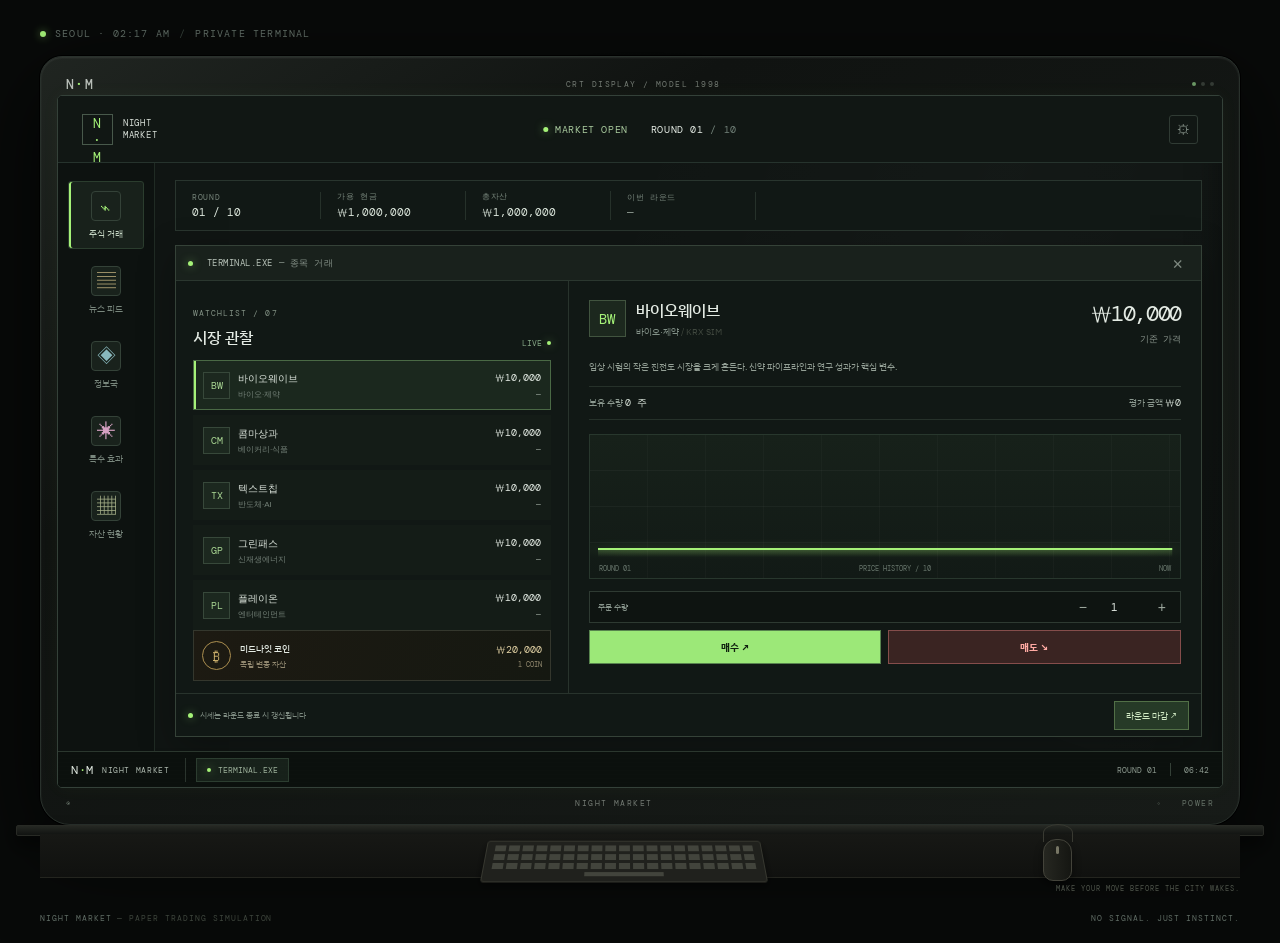
==== frontend - stock simulator/index.html @ 0e7ff85b "Organize stock simulator project" ====
<!doctype html>
<html lang="ko">
<head>
  <meta charset="utf-8">
  <meta name="viewport" content="width=device-width, initial-scale=1">
  <meta name="theme-color" content="#080b0a">
  <title>NIGHT MARKET — 심야 주식 시뮬레이터</title>
  <link rel="preconnect" href="https://fonts.googleapis.com">
  <link rel="preconnect" href="https://fonts.gstatic.com" crossorigin>
  <link href="https://fonts.googleapis.com/css2?family=DM+Mono:wght@400;500&family=IBM+Plex+Sans+KR:wght@400;500;600;700&display=swap" rel="stylesheet">
  <link rel="stylesheet" href="style.css">
  <script src="script.js" defer></script>
</head>
<body>
  <div class="room-glow"></div>
  <main class="scene">
    <div class="room-label"><span class="live-dot"></span> SEOUL · 02:17 AM <span class="room-divider">/</span> PRIVATE TERMINAL</div>
    <section class="monitor-shell" aria-label="Night Market 투자 시뮬레이터">
      <div class="monitor-top"><span class="monitor-brand">N<span>·</span>M</span><span>CRT DISPLAY / MODEL 1998</span><span class="monitor-lights"><i></i><i></i><i></i></span></div>
      <div class="monitor-screen">
        <div class="screen-reflection"></div>
        <header class="topbar">
          <a class="wordmark" href="#home" aria-label="홈"><span class="brand-mark">N<span>·</span>M</span><span>NIGHT<br>MARKET</span></a>
          <div class="top-center"><span class="market-status"><i></i> MARKET OPEN</span><span id="round-label">ROUND 01 <b>/ 10</b></span></div>
          <button class="icon-button settings-button" data-open="settings" aria-label="설정">⚙</button>
        </header>
        <div class="workspace">
          <aside class="desktop-rail" aria-label="프로그램 바로가기">
            <button class="desktop-icon active" data-open="trade"><span class="app-icon chart-icon">⌁</span><span>주식 거래</span></button>
            <button class="desktop-icon" data-open="news"><span class="app-icon news-icon">▤</span><span>뉴스 피드</span></button>
            <button class="desktop-icon" data-open="intel"><span class="app-icon intel-icon">◈</span><span>정보국</span></button>
            <button class="desktop-icon" data-open="effects"><span class="app-icon effect-icon">✳</span><span>특수 효과</span></button>
            <button class="desktop-icon" data-open="assets"><span class="app-icon asset-icon">▦</span><span>자산 현황</span></button>
          </aside>
          <div class="app-area">
            <div class="status-strip">
              <span><small>ROUND</small><b id="round-mini">01 / 10</b></span>
              <span><small>가용 현금</small><b id="cash-mini">₩1,000,000</b></span>
              <span><small>총자산</small><b id="net-mini">₩1,000,000</b></span>
              <span class="strip-change"><small>이번 라운드</small><b id="change-mini">—</b></span>
            </div>
            <section class="window" id="trade-window">
              <div class="window-title"><span><i class="title-led"></i> TERMINAL.EXE <span class="window-subtitle">— 종목 거래</span></span><button class="window-close" data-close="trade" aria-label="창 닫기">×</button></div>
              <div class="window-body trade-layout">
                <div class="company-panel"><div class="section-heading"><div><span class="eyebrow">WATCHLIST / 07</span><h1>시장 관찰</h1></div><span class="market-clock">LIVE <i></i></span></div><div class="company-list" id="company-list"></div><div class="coin-card"><div class="coin-emblem">₿</div><div class="coin-info"><strong>미드나잇 코인</strong><span>독립 변동 자산</span></div><div class="coin-price"><b id="coin-price">₩20,000</b><small>1 COIN</small></div></div></div>
                <div class="detail-panel" id="stock-detail"></div>
              </div>
              <div class="window-footer"><span><i class="footer-led"></i> 시세는 라운드 종료 시 갱신됩니다</span><button class="end-round-button" id="end-round">라운드 마감 <span>↗</span></button></div>
            </section>
            <div class="toast" id="toast" role="status" aria-live="polite"></div>
          </div>
        </div>
        <footer class="taskbar"><div class="taskbar-start"><span class="start-mark">N<span>·</span>M</span><span>NIGHT MARKET</span></div><div class="taskbar-open"><span class="taskbar-led"></span> TERMINAL.EXE</div><div class="taskbar-right"><span id="taskbar-round">ROUND 01</span><span class="taskbar-sep"></span><span id="clock">02:17</span></div></footer>
      </div>
      <div class="monitor-bottom"><span>◉</span><span>NIGHT MARKET</span><span class="monitor-control">◦ &nbsp; POWER</span></div>
    </section>
    <div class="desk"><div class="desk-line"></div><div class="keyboard"><div class="key-row"></div><div class="key-row"></div><div class="key-row"></div><div class="spacebar"></div></div><div class="mouse"><div class="mouse-wheel"></div><span class="mouse-wire"></span></div><div class="desk-caption">MAKE YOUR MOVE BEFORE THE CITY WAKES.</div></div>
    <div class="room-foot"><span>NIGHT MARKET <span class="muted">— PAPER TRADING SIMULATION</span></span><span>NO SIGNAL. JUST INSTINCT.</span></div>
  </main>

  <div class="modal-backdrop hidden" id="modal-backdrop">
    <section class="modal" role="dialog" aria-modal="true" aria-labelledby="modal-title">
      <div class="modal-titlebar"><span id="modal-kicker">TRADE CONFIRMATION</span><button id="modal-x" class="modal-x" aria-label="닫기">×</button></div>
      <div id="modal-content"></div>
      <div class="modal-actions" id="modal-actions"></div>
    </section>
  </div>
</body>
</html>
---- frontend - stock simulator/style.css ----
:root{color-scheme:dark;--bg:#080b0a;--screen:#101513;--panel:#121a17;--panel2:#17201c;--line:#26332d;--muted:#78877e;--text:#e4ebe4;--green:#a5f278;--green2:#70cb5a;--red:#ff7772;--amber:#e7c37a;--mono:'DM Mono',monospace;--sans:'IBM Plex Sans KR',sans-serif}*{box-sizing:border-box}body{margin:0;min-width:360px;min-height:100vh;background:#080a09;color:var(--text);font-family:var(--sans);overflow-x:hidden}.room-glow{position:fixed;width:1000px;height:600px;left:50%;top:5%;transform:translateX(-50%);background:radial-gradient(ellipse,rgba(42,87,58,.14),transparent 70%);pointer-events:none}.scene{position:relative;min-height:100vh;padding:27px 26px 20px;display:flex;flex-direction:column;align-items:center}.room-label,.room-foot{width:min(1200px,100%);font:10px var(--mono);letter-spacing:.12em;color:#647169}.room-label{display:flex;align-items:center;gap:9px;margin:0 0 16px}.live-dot,.market-status i,.market-clock i,.title-led,.footer-led,.taskbar-led{width:6px;height:6px;border-radius:50%;background:var(--green);box-shadow:0 0 9px #a5f27888;display:inline-block}.room-divider{color:#36423b}.monitor-shell{width:min(1200px,100%);padding:16px 16px 13px;border:1px solid #29312c;border-radius:22px 22px 30px 30px;background:linear-gradient(145deg,#202521,#101311 30%,#171b18);box-shadow:0 25px 90px #000b,0 0 0 1px #000, inset 0 1px 2px #ffffff18;position:relative}.monitor-screen{height:min(77vh,760px);min-height:620px;background:var(--screen);border:1px solid #344139;border-radius:5px;position:relative;overflow:hidden;display:flex;flex-direction:column;box-shadow:inset 0 0 35px #0007,0 0 18px #a5f2780b}.monitor-screen:after{content:"";position:absolute;inset:0;z-index:5;pointer-events:none;background:repeating-linear-gradient(0deg,#ffffff02 0 1px,transparent 1px 4px);opacity:.5}.screen-reflection{position:absolute;right:-10%;top:-25%;width:65%;height:110%;transform:rotate(19deg);background:linear-gradient(90deg,transparent,#ffffff04,transparent);pointer-events:none;z-index:1}.monitor-top,.monitor-bottom{height:22px;display:flex;align-items:center;justify-content:space-between;color:#737a73;font:8px var(--mono);letter-spacing:.18em;padding:0 9px}.monitor-brand{font-size:13px;font-weight:500;color:#b8beb8}.monitor-brand span,.brand-mark span,.start-mark span{color:var(--green)}.monitor-lights{display:flex;gap:5px}.monitor-lights i{width:4px;height:4px;border-radius:50%;background:#343a35}.monitor-lights i:first-child{background:#6b9865}.topbar{height:67px;border-bottom:1px solid var(--line);display:flex;justify-content:space-between;align-items:center;padding:0 24px;position:relative;z-index:2;background:#111714}.wordmark{display:flex;align-items:center;gap:10px;text-decoration:none;color:#d8dfd8;font:9px var(--mono);letter-spacing:.08em;line-height:1.35}.brand-mark{width:31px;height:31px;display:grid;place-items:center;border:1px solid #48594b;color:var(--green);font:13px var(--mono)}.top-center{position:absolute;left:50%;transform:translateX(-50%);display:flex;align-items:center;gap:23px;font:10px var(--mono);color:#9aa69e;letter-spacing:.06em}.market-status{display:flex;align-items:center;gap:7px;color:#a8c99d}.market-status i{width:5px;height:5px}.top-center #round-label{color:#e4ebe4}.top-center #round-label b{color:#718078;font-weight:400}.icon-button{background:transparent;color:#88948b;border:1px solid #303b34;width:29px;height:29px;border-radius:3px;cursor:pointer}.icon-button:hover{color:var(--green);border-color:#627b60}.workspace{height:calc(100% - 103px);display:flex;position:relative;z-index:2}.desktop-rail{width:97px;flex:0 0 97px;background:#0d1210;border-right:1px solid #202b24;padding:18px 10px;display:flex;flex-direction:column;gap:7px}.desktop-icon{border:1px solid transparent;background:transparent;color:#79877d;display:flex;flex-direction:column;align-items:center;gap:6px;padding:9px 3px 8px;border-radius:3px;font:9px var(--sans);cursor:pointer;transition:.16s}.desktop-icon:hover,.desktop-icon.active{background:#18211b;border-color:#2b3d2e;color:#c3d4c2}.desktop-icon.active{box-shadow:inset 2px 0 var(--green)}.app-icon{display:grid;place-items:center;width:30px;height:30px;border:1px solid #344238;border-radius:4px;font:19px var(--mono);color:var(--green);background:#19221c}.news-icon{color:#c3b17e}.intel-icon{color:#89b9be}.effect-icon{color:#d5a0c2}.asset-icon{color:#a8b28a}.app-area{flex:1;min-width:0;padding:17px 20px 14px;display:flex;flex-direction:column}.status-strip{height:51px;flex:0 0 51px;display:flex;align-items:center;gap:0;border:1px solid #29352e;background:#111815;margin-bottom:14px}.status-strip>span{min-width:145px;padding:0 16px;display:flex;flex-direction:column;gap:3px;border-right:1px solid #26312a}.status-strip small{font:8px var(--mono);color:#77857b;letter-spacing:.08em}.status-strip b{font:11px var(--mono);font-weight:400;color:#dce6dc}.strip-change b{color:var(--muted)}.window{flex:1;min-height:0;border:1px solid #354238;background:#111815;display:flex;flex-direction:column;box-shadow:0 10px 35px #0004}.window-title{height:35px;flex:0 0 35px;background:#19211c;border-bottom:1px solid #2b372f;padding:0 12px;display:flex;align-items:center;justify-content:space-between;color:#b7c2b8;font:9px var(--mono);letter-spacing:.06em}.title-led{width:5px;height:5px;margin-right:8px}.window-subtitle{color:#859188}.window-close{background:none;border:0;color:#7e8980;font:19px var(--sans);line-height:1;cursor:pointer}.window-close:hover,.modal-x:hover{color:var(--red)}.window-body{flex:1;min-height:0}.trade-layout{display:grid;grid-template-columns: minmax(255px, .82fr) minmax(380px,1.32fr)}.company-panel{padding:18px 17px 12px;border-right:1px solid #28332c;display:flex;flex-direction:column;min-height:0}.section-heading{display:flex;justify-content:space-between;align-items:flex-end;margin-bottom:12px}.eyebrow{font:8px var(--mono);color:#829184;letter-spacing:.13em}.section-heading h1{font-size:16px;margin:5px 0 0;font-weight:500}.market-clock{display:flex;align-items:center;gap:5px;color:#87a987;font:8px var(--mono)}.market-clock i{width:4px;height:4px}.company-list{display:flex;flex-direction:column;gap:5px;overflow-y:auto;scrollbar-width:thin;scrollbar-color:#344238 transparent}.company-row{width:100%;border:1px solid transparent;background:#141c17;color:inherit;text-align:left;padding:9px 9px;display:grid;grid-template-columns:27px 1fr auto;align-items:center;gap:8px;cursor:pointer;transition:.15s}.company-row:hover{background:#19231c;border-color:#334437}.company-row.selected{background:#1b281e;border-color:#4a6945;box-shadow:inset 2px 0 var(--green)}.company-symbol{height:27px;width:27px;display:grid;place-items:center;border:1px solid #37483a;color:#a9d693;background:#1c281f;font:10px var(--mono)}.company-name{font-size:10px;font-weight:500;color:#dce4dc}.company-sector{display:block;margin-top:3px;color:#758279;font-size:8px}.company-quote{text-align:right}.company-quote strong{display:block;font:10px var(--mono);font-weight:400}.company-quote small{font:8px var(--mono)}.up{color:var(--green)!important}.down{color:var(--red)!important}.flat{color:#8a958d!important}.coin-card{margin-top:auto;padding:10px 8px;border:1px solid #34372d;background:linear-gradient(110deg,#1d1a12,#151811);display:flex;align-items:center;gap:9px}.coin-emblem{width:29px;height:29px;border-radius:50%;border:1px solid #ab8e4f;color:#e0c277;display:grid;place-items:center;font:14px var(--mono)}.coin-info{display:flex;flex-direction:column;gap:3px;flex:1}.coin-info strong{font-size:9px;font-weight:500}.coin-info span{font-size:8px;color:#91886f}.coin-price{text-align:right}.coin-price b{font:10px var(--mono);display:block;color:#e1d1a4}.coin-price small{font:7px var(--mono);color:#978d72;display:block;margin-top:3px}.detail-panel{padding:18px 20px;overflow-y:auto;scrollbar-width:thin;scrollbar-color:#344238 transparent}.stock-heading{display:flex;justify-content:space-between;align-items:flex-start}.stock-id{display:flex;gap:10px;align-items:center}.stock-large-symbol{width:37px;height:37px;border:1px solid #41543f;background:#1c281e;color:var(--green);display:grid;place-items:center;font:14px var(--mono)}.stock-name{font-size:16px;font-weight:500}.stock-sector{font-size:9px;color:#829087;margin-top:4px}.stock-price-block{text-align:right}.stock-price{font:22px var(--mono);letter-spacing:-.06em}.stock-delta{font:9px var(--mono);margin-top:4px}.company-blurb{font-size:9px;line-height:1.7;color:#94a096;margin:13px 0 12px}.holding-line{display:flex;justify-content:space-between;padding:9px 0;border-top:1px solid #26312a;border-bottom:1px solid #26312a;font-size:9px;color:#8c9990}.holding-line strong{font:10px var(--mono);color:#d6e0d7;font-weight:400}.chart-box{height:145px;position:relative;margin:14px 0 12px;background:linear-gradient(180deg,#17211a,#121a16);border:1px solid #28372d;overflow:hidden}.chart-grid{position:absolute;inset:0;background:repeating-linear-gradient(0deg,transparent 0 35px,#ffffff09 35px 36px),repeating-linear-gradient(90deg,transparent 0 57px,#ffffff06 57px 58px)}.chart-svg{position:absolute;inset:8px 8px 21px;width:calc(100% - 16px);height:calc(100% - 29px);overflow:visible}.chart-area{fill:url(#areaFill)}.chart-path{fill:none;stroke:var(--green);stroke-width:2;vector-effect:non-scaling-stroke;filter:drop-shadow(0 0 4px #a5f27866)}.chart-path.negative{stroke:var(--red);filter:drop-shadow(0 0 4px #ff777266)}.chart-labels{position:absolute;left:9px;right:9px;bottom:5px;display:flex;justify-content:space-between;color:#69776d;font:7px var(--mono)}.trade-controls{display:grid;grid-template-columns:1fr 1fr;gap:7px}.quantity-control{grid-column:1/-1;display:flex;align-items:center;justify-content:space-between;height:32px;border:1px solid #2e3a32;background:#0e1411;padding:0 8px}.quantity-control label{font-size:8px;color:#87948b}.quantity-input-wrap{display:flex;align-items:center;gap:8px}.quantity-input-wrap button{border:0;background:none;color:#a1ada3;cursor:pointer;font-size:14px}.quantity-input-wrap input{width:43px;background:none;border:0;color:#e1e9e2;text-align:center;font:11px var(--mono);outline:none}.trade-button,.secondary-button{height:34px;border:1px solid #58844e;background:#9ce878;color:#10200f;font:10px var(--sans);font-weight:700;cursor:pointer;transition:.15s}.trade-button:hover{background:#b7f492;box-shadow:0 0 14px #a5f27835}.trade-button.sell{border-color:#854d4b;background:#3a2422;color:#ffaaa3}.trade-button.sell:hover{background:#512b29}.secondary-button{background:#19221c;border-color:#3c5140;color:#c9d8cb}.window-footer{height:43px;flex:0 0 43px;border-top:1px solid #28332c;padding:0 12px;display:flex;align-items:center;justify-content:space-between;color:#7e8b81;font-size:8px}.window-footer>span{display:flex;align-items:center;gap:7px}.footer-led{width:5px;height:5px}.end-round-button{border:1px solid #527047;background:#263a27;color:#d2ebc5;padding:7px 11px;font:9px var(--sans);cursor:pointer}.end-round-button:hover{background:#324b31}.end-round-button span{font:12px var(--mono);margin-left:6px}.taskbar{height:36px;background:#0b100d;border-top:1px solid #2b372e;display:flex;align-items:center;padding:0 13px;position:relative;z-index:2}.taskbar-start{height:24px;display:flex;align-items:center;gap:8px;padding-right:15px;border-right:1px solid #2a342d;color:#aeb9af;font:8px var(--mono);letter-spacing:.08em}.start-mark{font-size:12px;color:#dfe7df}.taskbar-open{margin-left:10px;padding:6px 10px;background:#17211a;border:1px solid #2c3d30;color:#9eb29c;font:8px var(--mono);display:flex;align-items:center;gap:7px}.taskbar-led{width:4px;height:4px}.taskbar-right{margin-left:auto;display:flex;align-items:center;gap:13px;color:#8e9b91;font:8px var(--mono)}.taskbar-sep{width:1px;height:13px;background:#344037}.monitor-bottom{height:23px;padding-top:7px}.monitor-bottom>span:first-child{font-size:8px;color:#657167}.monitor-control{color:#657167}.desk{width:min(1200px,100%);height:83px;position:relative;margin-top:0}.desk:before{content:"";position:absolute;left:-2%;right:-2%;height:9px;top:0;background:linear-gradient(#252823,#111311);border:1px solid #282a25;border-radius:2px;box-shadow:0 8px 15px #0008}.desk-line{position:absolute;left:0;right:0;top:9px;height:44px;background:linear-gradient(180deg,#171815,#10110f);border-bottom:1px solid #24251f}.keyboard{position:absolute;left:37%;top:15px;width:280px;height:42px;transform:perspective(90px) rotateX(7deg);padding:4px 8px;background:#20211d;border:1px solid #36372f;border-radius:3px;box-shadow:0 4px 10px #0008}.key-row{height:6px;margin-bottom:3px;background:repeating-linear-gradient(90deg,#42443c 0 11px,transparent 11px 14px)}.spacebar{width:78px;height:4px;margin:auto;background:#42443c}.mouse{position:absolute;right:14%;top:14px;width:29px;height:42px;border:1px solid #43433a;border-radius:13px 13px 10px 10px;background:linear-gradient(90deg,#262721,#151612);box-shadow:0 4px 8px #0007}.mouse-wheel{width:3px;height:8px;background:#777665;border-radius:3px;margin:6px auto}.mouse-wire{position:absolute;left:50%;top:-16px;width:30px;height:18px;border:1px solid #393a32;border-bottom:0;border-radius:50% 50% 0 0;transform:translateX(-50%)}.desk-caption{position:absolute;right:0;top:59px;color:#50564c;font:7px var(--mono);letter-spacing:.14em}.room-foot{display:flex;justify-content:space-between;margin-top:auto;padding-top:5px;font-size:8px}.muted{color:#40483f}.toast{position:fixed;left:50%;bottom:38px;transform:translate(-50%,15px);padding:10px 15px;background:#1d2b20;border:1px solid #466142;color:#d8efd1;font-size:10px;opacity:0;pointer-events:none;transition:.25s;z-index:20;box-shadow:0 8px 25px #0008}.toast.show{opacity:1;transform:translate(-50%,0)}.modal-backdrop{position:fixed;inset:0;background:#030605c9;backdrop-filter:blur(5px);z-index:30;display:grid;place-items:center;padding:20px;animation:fadein .18s}.modal-backdrop.hidden{display:none}.modal{width:min(520px,100%);max-height:85vh;overflow:auto;border:1px solid #435348;background:#111915;box-shadow:0 20px 80px #000c}.modal-titlebar{height:39px;background:#1b251e;border-bottom:1px solid #334238;padding:0 13px;display:flex;align-items:center;justify-content:space-between;color:#a9baaa;font:9px var(--mono);letter-spacing:.1em}.modal-x{border:0;background:none;color:#859187;font-size:20px;cursor:pointer}.modal-content{padding:20px}.modal h2{font-size:19px;font-weight:500;margin:0 0 8px}.modal p{font-size:10px;color:#95a196;line-height:1.8}.modal-actions{padding:12px 20px 18px;display:flex;justify-content:flex-end;gap:8px}.modal-actions:empty{display:none}.modal-actions button{padding:9px 15px}.confirm-card{margin:16px 0;padding:12px;border:1px solid #2c3930;background:#151e18}.confirm-line{display:flex;justify-content:space-between;padding:5px 0;font-size:10px;color:#98a398}.confirm-line b{font:11px var(--mono);font-weight:400;color:#e0e9df}.feed-list{padding:0 20px 8px}.feed-item{padding:13px 0;border-bottom:1px solid #27322b}.feed-meta{font:8px var(--mono);color:#849382;display:flex;gap:9px}.feed-title{font-size:12px;margin:6px 0 4px}.feed-desc{font-size:9px;line-height:1.7;color:#99a49a}.tag{display:inline-block;padding:3px 5px;border:1px solid #3b493a;color:#afd49d;font:7px var(--mono);margin:2px}.info-card{margin:10px 20px;padding:12px;border:1px solid #303d33;background:#151e18}.info-card h3{font-size:11px;margin:0 0 5px}.info-card p{margin:4px 0}.tier-row{display:grid;grid-template-columns:1fr auto auto;gap:10px;align-items:center;border-top:1px solid #29352d;padding:10px 0;font-size:9px}.tier-row strong{font:10px var(--mono);color:#e7d28b}.tier-row button,.item-buy{border:1px solid #526c4b;background:#253526;color:#cde7c0;padding:7px 9px;font:9px var(--sans);cursor:pointer}.tier-row button:disabled,.item-buy:disabled{opacity:.4;cursor:not-allowed}.game-item{padding:13px 0;border-bottom:1px solid #28332b}.game-item-head{display:flex;justify-content:space-between;align-items:center}.game-item h3{margin:0;font-size:12px;font-weight:500}.game-item p{margin:6px 0;font-size:9px}.asset-table{width:calc(100% - 40px);margin:0 20px 17px;border-collapse:collapse;font-size:9px}.asset-table td,.asset-table th{padding:9px 5px;border-bottom:1px solid #2a352d;text-align:left}.asset-table th{font:8px var(--mono);color:#859286}.asset-table td:last-child,.asset-table th:last-child{text-align:right}.asset-total{display:flex;justify-content:space-between;margin:0 20px 18px;padding:13px;border:1px solid #3e533e;background:#19241a;font-size:10px}.asset-total b{font:13px var(--mono);color:var(--green)}.round-result{padding:18px 20px}.result-hero{padding:13px 0 16px;border-bottom:1px solid #2b372e}.result-hero h2{font-size:17px}.result-row{display:grid;grid-template-columns:1fr 110px 100px;gap:8px;padding:9px 0;border-bottom:1px solid #26312a;align-items:center;font-size:9px}.result-row .result-name{color:#cad4cb}.result-row span:nth-child(2){text-align:right;font:10px var(--mono)}.result-row span:nth-child(3){text-align:right;font:9px var(--mono)}.result-report{margin-top:15px;padding:12px;background:#171f19;border-left:2px solid var(--green);font-size:9px;line-height:1.8;color:#a9b4aa}.final-hero{text-align:center;padding:20px 20px 14px}.final-hero .rank{font:9px var(--mono);letter-spacing:.15em;color:#bacf9b}.final-hero .final-value{font:34px var(--mono);color:var(--green);margin:9px 0 3px}.final-hero .final-return{font:11px var(--mono)}.final-grid{display:grid;grid-template-columns:1fr 1fr;gap:7px;padding:0 20px 16px}.final-stat{padding:10px;border:1px solid #2c3930;background:#151d18}.final-stat span{display:block;font-size:8px;color:#829084;margin-bottom:6px}.final-stat b{font:11px var(--mono);font-weight:400}.ticker{overflow:hidden;white-space:nowrap;border-bottom:1px solid #28332b;background:#101612;padding:7px 0;font:8px var(--mono);color:#7d8b80}.ticker span{margin:0 20px}.ticker b{color:#d0dacf;font-weight:400}.toast{font-family:var(--sans)}@keyframes fadein{from{opacity:0}to{opacity:1}}@media(max-width:800px){.scene{padding:15px 10px}.monitor-shell{padding:8px;border-radius:13px 13px 18px 18px}.monitor-screen{min-height:650px;height:82vh}.topbar{padding:0 12px}.top-center{gap:10px;font-size:8px}.workspace{height:calc(100% - 103px)}.desktop-rail{width:62px;flex-basis:62px;padding:12px 4px}.desktop-icon{font-size:7px}.app-icon{width:26px;height:26px}.app-area{padding:10px 9px}.status-strip>span{min-width:0;flex:1;padding:0 7px}.status-strip small{font-size:7px}.status-strip b{font-size:9px}.trade-layout{grid-template-columns:minmax(205px,.8fr) minmax(290px,1.2fr)}.company-panel{padding:13px 9px}.detail-panel{padding:13px 11px}.desk{height:54px}.keyboard{left:28%;width:210px;height:33px}.key-row{height:4px;margin-bottom:3px}.mouse{right:8%;height:34px;width:24px}.desk-caption{font-size:6px}.room-foot{font-size:6px}}@media(max-width:600px){body{min-width:360px}.scene{padding:9px 5px}.room-label{padding-left:5px;font-size:8px}.monitor-shell{padding:5px;border-radius:10px}.monitor-top,.monitor-bottom{height:17px;font-size:7px}.monitor-screen{min-height:720px;height:calc(100vh - 105px)}.topbar{height:55px;flex:0 0 55px;padding:0 9px}.brand-mark{width:27px;height:27px}.wordmark{font-size:7px}.top-center{position:static;transform:none;flex-direction:column;align-items:flex-start;gap:4px;font-size:8px}.settings-button{width:25px;height:25px}.workspace{height:calc(100% - 91px)}.desktop-rail{width:48px;flex-basis:48px;padding:9px 2px;gap:3px}.desktop-icon{padding:7px 0;font-size:6px;gap:4px}.app-icon{width:23px;height:23px;font-size:16px}.app-area{padding:8px 6px}.status-strip{height:43px;flex-basis:43px;margin-bottom:8px}.status-strip>span{padding:0 5px;gap:2px}.status-strip small{font-size:6px}.status-strip b{font-size:8px;letter-spacing:-.04em}.window-title{height:30px;flex-basis:30px;padding:0 8px;font-size:8px}.trade-layout{grid-template-columns:1fr;grid-template-rows:minmax(0,1fr) minmax(300px,1.12fr);overflow:auto}.company-panel{border-right:0;border-bottom:1px solid #28332c;padding:10px 8px}.section-heading{margin-bottom:7px}.section-heading h1{font-size:13px}.company-list{display:grid;grid-template-columns:1fr 1fr;gap:4px}.company-row{padding:6px 5px;grid-template-columns:22px 1fr auto;gap:4px}.company-symbol{width:21px;height:21px;font-size:8px}.company-name{font-size:8px}.company-sector{font-size:6px}.company-quote strong{font-size:8px}.company-quote small{font-size:6px}.coin-card{padding:6px;margin-top:7px}.coin-emblem{width:23px;height:23px;font-size:11px}.coin-info strong,.coin-price b{font-size:8px}.coin-info span,.coin-price small{font-size:6px}.detail-panel{padding:11px 9px}.stock-name{font-size:14px}.stock-price{font-size:19px}.company-blurb{margin:8px 0}.chart-box{height:110px;margin:9px 0}.window-footer{height:39px;flex-basis:39px;padding:0 7px;font-size:7px}.end-round-button{padding:6px 8px;font-size:8px}.taskbar{height:32px;padding:0 7px}.taskbar-start{font-size:7px;gap:5px;padding-right:7px}.taskbar-open{margin-left:6px;padding:5px;font-size:7px}.taskbar-right{font-size:7px;gap:7px}.desk{height:35px}.desk:before{height:5px}.desk-line{top:5px;height:23px}.keyboard{top:9px;width:125px;height:23px;left:27%;padding:3px 5px}.key-row{height:3px;margin-bottom:2px;background:repeating-linear-gradient(90deg,#42443c 0 7px,transparent 7px 9px)}.spacebar{height:3px}.mouse{top:8px;right:7%;height:23px;width:17px}.mouse-wheel{height:5px;margin:4px auto}.mouse-wire{top:-9px;height:11px;width:20px}.desk-caption{top:29px;font-size:5px}.room-foot{padding-top:2px}.modal{max-height:88vh}.result-row{grid-template-columns:1fr 85px 80px;font-size:8px}.final-hero .final-value{font-size:27px}}
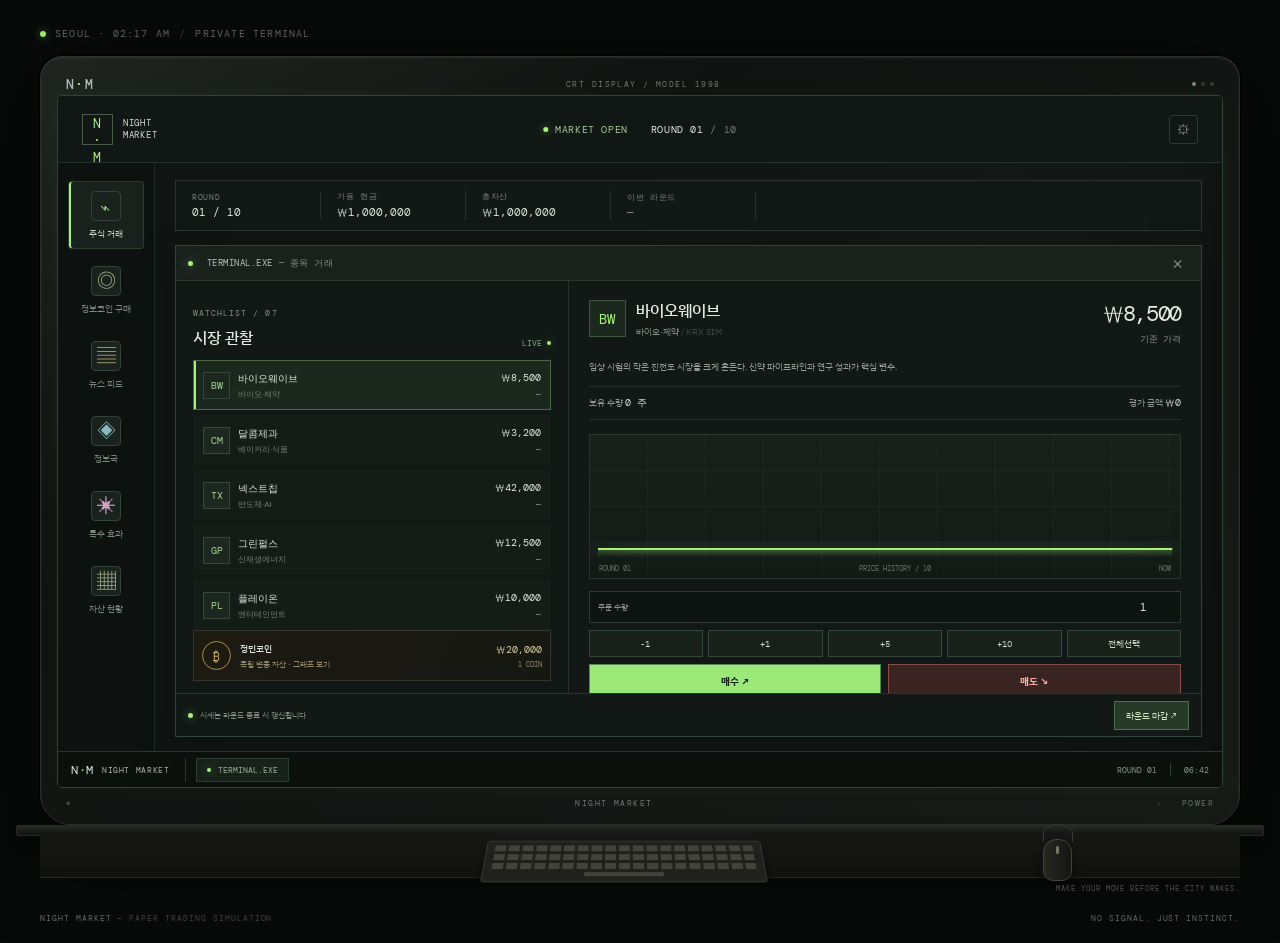
==== commit c711d8ca: "1차수정" ====
--- a/frontend - stock simulator/index.html
+++ b/frontend - stock simulator/index.html
@@ -27,6 +27,7 @@
         <div class="workspace">
           <aside class="desktop-rail" aria-label="프로그램 바로가기">
             <button class="desktop-icon active" data-open="trade"><span class="app-icon chart-icon">⌁</span><span>주식 거래</span></button>
+            <button class="desktop-icon" data-open="info-buy"><span class="app-icon asset-icon">◎</span><span>정보코인 구매</span></button>
             <button class="desktop-icon" data-open="news"><span class="app-icon news-icon">▤</span><span>뉴스 피드</span></button>
             <button class="desktop-icon" data-open="intel"><span class="app-icon intel-icon">◈</span><span>정보국</span></button>
             <button class="desktop-icon" data-open="effects"><span class="app-icon effect-icon">✳</span><span>특수 효과</span></button>
@@ -42,7 +43,7 @@
             <section class="window" id="trade-window">
               <div class="window-title"><span><i class="title-led"></i> TERMINAL.EXE <span class="window-subtitle">— 종목 거래</span></span><button class="window-close" data-close="trade" aria-label="창 닫기">×</button></div>
               <div class="window-body trade-layout">
-                <div class="company-panel"><div class="section-heading"><div><span class="eyebrow">WATCHLIST / 07</span><h1>시장 관찰</h1></div><span class="market-clock">LIVE <i></i></span></div><div class="company-list" id="company-list"></div><div class="coin-card"><div class="coin-emblem">₿</div><div class="coin-info"><strong>미드나잇 코인</strong><span>독립 변동 자산</span></div><div class="coin-price"><b id="coin-price">₩20,000</b><small>1 COIN</small></div></div></div>
+                <div class="company-panel"><div class="section-heading"><div><span class="eyebrow">WATCHLIST / 07</span><h1>시장 관찰</h1></div><span class="market-clock">LIVE <i></i></span></div><div class="company-list" id="company-list"></div><div class="coin-card" data-open="coin"><div class="coin-emblem">₿</div><div class="coin-info"><strong>정민코인</strong><span>독립 변동 자산 · 그래프 보기</span></div><div class="coin-price"><b id="coin-price">₩20,000</b><small>1 COIN</small></div></div></div>
                 <div class="detail-panel" id="stock-detail"></div>
               </div>
               <div class="window-footer"><span><i class="footer-led"></i> 시세는 라운드 종료 시 갱신됩니다</span><button class="end-round-button" id="end-round">라운드 마감 <span>↗</span></button></div>
--- a/frontend - stock simulator/style.css
+++ b/frontend - stock simulator/style.css
@@ -1 +1,3 @@
 :root{color-scheme:dark;--bg:#080b0a;--screen:#101513;--panel:#121a17;--panel2:#17201c;--line:#26332d;--muted:#78877e;--text:#e4ebe4;--green:#a5f278;--green2:#70cb5a;--red:#ff7772;--amber:#e7c37a;--mono:'DM Mono',monospace;--sans:'IBM Plex Sans KR',sans-serif}*{box-sizing:border-box}body{margin:0;min-width:360px;min-height:100vh;background:#080a09;color:var(--text);font-family:var(--sans);overflow-x:hidden}.room-glow{position:fixed;width:1000px;height:600px;left:50%;top:5%;transform:translateX(-50%);background:radial-gradient(ellipse,rgba(42,87,58,.14),transparent 70%);pointer-events:none}.scene{position:relative;min-height:100vh;padding:27px 26px 20px;display:flex;flex-direction:column;align-items:center}.room-label,.room-foot{width:min(1200px,100%);font:10px var(--mono);letter-spacing:.12em;color:#647169}.room-label{display:flex;align-items:center;gap:9px;margin:0 0 16px}.live-dot,.market-status i,.market-clock i,.title-led,.footer-led,.taskbar-led{width:6px;height:6px;border-radius:50%;background:var(--green);box-shadow:0 0 9px #a5f27888;display:inline-block}.room-divider{color:#36423b}.monitor-shell{width:min(1200px,100%);padding:16px 16px 13px;border:1px solid #29312c;border-radius:22px 22px 30px 30px;background:linear-gradient(145deg,#202521,#101311 30%,#171b18);box-shadow:0 25px 90px #000b,0 0 0 1px #000, inset 0 1px 2px #ffffff18;position:relative}.monitor-screen{height:min(77vh,760px);min-height:620px;background:var(--screen);border:1px solid #344139;border-radius:5px;position:relative;overflow:hidden;display:flex;flex-direction:column;box-shadow:inset 0 0 35px #0007,0 0 18px #a5f2780b}.monitor-screen:after{content:"";position:absolute;inset:0;z-index:5;pointer-events:none;background:repeating-linear-gradient(0deg,#ffffff02 0 1px,transparent 1px 4px);opacity:.5}.screen-reflection{position:absolute;right:-10%;top:-25%;width:65%;height:110%;transform:rotate(19deg);background:linear-gradient(90deg,transparent,#ffffff04,transparent);pointer-events:none;z-index:1}.monitor-top,.monitor-bottom{height:22px;display:flex;align-items:center;justify-content:space-between;color:#737a73;font:8px var(--mono);letter-spacing:.18em;padding:0 9px}.monitor-brand{font-size:13px;font-weight:500;color:#b8beb8}.monitor-brand span,.brand-mark span,.start-mark span{color:var(--green)}.monitor-lights{display:flex;gap:5px}.monitor-lights i{width:4px;height:4px;border-radius:50%;background:#343a35}.monitor-lights i:first-child{background:#6b9865}.topbar{height:67px;border-bottom:1px solid var(--line);display:flex;justify-content:space-between;align-items:center;padding:0 24px;position:relative;z-index:2;background:#111714}.wordmark{display:flex;align-items:center;gap:10px;text-decoration:none;color:#d8dfd8;font:9px var(--mono);letter-spacing:.08em;line-height:1.35}.brand-mark{width:31px;height:31px;display:grid;place-items:center;border:1px solid #48594b;color:var(--green);font:13px var(--mono)}.top-center{position:absolute;left:50%;transform:translateX(-50%);display:flex;align-items:center;gap:23px;font:10px var(--mono);color:#9aa69e;letter-spacing:.06em}.market-status{display:flex;align-items:center;gap:7px;color:#a8c99d}.market-status i{width:5px;height:5px}.top-center #round-label{color:#e4ebe4}.top-center #round-label b{color:#718078;font-weight:400}.icon-button{background:transparent;color:#88948b;border:1px solid #303b34;width:29px;height:29px;border-radius:3px;cursor:pointer}.icon-button:hover{color:var(--green);border-color:#627b60}.workspace{height:calc(100% - 103px);display:flex;position:relative;z-index:2}.desktop-rail{width:97px;flex:0 0 97px;background:#0d1210;border-right:1px solid #202b24;padding:18px 10px;display:flex;flex-direction:column;gap:7px}.desktop-icon{border:1px solid transparent;background:transparent;color:#79877d;display:flex;flex-direction:column;align-items:center;gap:6px;padding:9px 3px 8px;border-radius:3px;font:9px var(--sans);cursor:pointer;transition:.16s}.desktop-icon:hover,.desktop-icon.active{background:#18211b;border-color:#2b3d2e;color:#c3d4c2}.desktop-icon.active{box-shadow:inset 2px 0 var(--green)}.app-icon{display:grid;place-items:center;width:30px;height:30px;border:1px solid #344238;border-radius:4px;font:19px var(--mono);color:var(--green);background:#19221c}.news-icon{color:#c3b17e}.intel-icon{color:#89b9be}.effect-icon{color:#d5a0c2}.asset-icon{color:#a8b28a}.app-area{flex:1;min-width:0;padding:17px 20px 14px;display:flex;flex-direction:column}.status-strip{height:51px;flex:0 0 51px;display:flex;align-items:center;gap:0;border:1px solid #29352e;background:#111815;margin-bottom:14px}.status-strip>span{min-width:145px;padding:0 16px;display:flex;flex-direction:column;gap:3px;border-right:1px solid #26312a}.status-strip small{font:8px var(--mono);color:#77857b;letter-spacing:.08em}.status-strip b{font:11px var(--mono);font-weight:400;color:#dce6dc}.strip-change b{color:var(--muted)}.window{flex:1;min-height:0;border:1px solid #354238;background:#111815;display:flex;flex-direction:column;box-shadow:0 10px 35px #0004}.window-title{height:35px;flex:0 0 35px;background:#19211c;border-bottom:1px solid #2b372f;padding:0 12px;display:flex;align-items:center;justify-content:space-between;color:#b7c2b8;font:9px var(--mono);letter-spacing:.06em}.title-led{width:5px;height:5px;margin-right:8px}.window-subtitle{color:#859188}.window-close{background:none;border:0;color:#7e8980;font:19px var(--sans);line-height:1;cursor:pointer}.window-close:hover,.modal-x:hover{color:var(--red)}.window-body{flex:1;min-height:0}.trade-layout{display:grid;grid-template-columns: minmax(255px, .82fr) minmax(380px,1.32fr)}.company-panel{padding:18px 17px 12px;border-right:1px solid #28332c;display:flex;flex-direction:column;min-height:0}.section-heading{display:flex;justify-content:space-between;align-items:flex-end;margin-bottom:12px}.eyebrow{font:8px var(--mono);color:#829184;letter-spacing:.13em}.section-heading h1{font-size:16px;margin:5px 0 0;font-weight:500}.market-clock{display:flex;align-items:center;gap:5px;color:#87a987;font:8px var(--mono)}.market-clock i{width:4px;height:4px}.company-list{display:flex;flex-direction:column;gap:5px;overflow-y:auto;scrollbar-width:thin;scrollbar-color:#344238 transparent}.company-row{width:100%;border:1px solid transparent;background:#141c17;color:inherit;text-align:left;padding:9px 9px;display:grid;grid-template-columns:27px 1fr auto;align-items:center;gap:8px;cursor:pointer;transition:.15s}.company-row:hover{background:#19231c;border-color:#334437}.company-row.selected{background:#1b281e;border-color:#4a6945;box-shadow:inset 2px 0 var(--green)}.company-symbol{height:27px;width:27px;display:grid;place-items:center;border:1px solid #37483a;color:#a9d693;background:#1c281f;font:10px var(--mono)}.company-name{font-size:10px;font-weight:500;color:#dce4dc}.company-sector{display:block;margin-top:3px;color:#758279;font-size:8px}.company-quote{text-align:right}.company-quote strong{display:block;font:10px var(--mono);font-weight:400}.company-quote small{font:8px var(--mono)}.up{color:var(--green)!important}.down{color:var(--red)!important}.flat{color:#8a958d!important}.coin-card{margin-top:auto;padding:10px 8px;border:1px solid #34372d;background:linear-gradient(110deg,#1d1a12,#151811);display:flex;align-items:center;gap:9px}.coin-emblem{width:29px;height:29px;border-radius:50%;border:1px solid #ab8e4f;color:#e0c277;display:grid;place-items:center;font:14px var(--mono)}.coin-info{display:flex;flex-direction:column;gap:3px;flex:1}.coin-info strong{font-size:9px;font-weight:500}.coin-info span{font-size:8px;color:#91886f}.coin-price{text-align:right}.coin-price b{font:10px var(--mono);display:block;color:#e1d1a4}.coin-price small{font:7px var(--mono);color:#978d72;display:block;margin-top:3px}.detail-panel{padding:18px 20px;overflow-y:auto;scrollbar-width:thin;scrollbar-color:#344238 transparent}.stock-heading{display:flex;justify-content:space-between;align-items:flex-start}.stock-id{display:flex;gap:10px;align-items:center}.stock-large-symbol{width:37px;height:37px;border:1px solid #41543f;background:#1c281e;color:var(--green);display:grid;place-items:center;font:14px var(--mono)}.stock-name{font-size:16px;font-weight:500}.stock-sector{font-size:9px;color:#829087;margin-top:4px}.stock-price-block{text-align:right}.stock-price{font:22px var(--mono);letter-spacing:-.06em}.stock-delta{font:9px var(--mono);margin-top:4px}.company-blurb{font-size:9px;line-height:1.7;color:#94a096;margin:13px 0 12px}.holding-line{display:flex;justify-content:space-between;padding:9px 0;border-top:1px solid #26312a;border-bottom:1px solid #26312a;font-size:9px;color:#8c9990}.holding-line strong{font:10px var(--mono);color:#d6e0d7;font-weight:400}.chart-box{height:145px;position:relative;margin:14px 0 12px;background:linear-gradient(180deg,#17211a,#121a16);border:1px solid #28372d;overflow:hidden}.chart-grid{position:absolute;inset:0;background:repeating-linear-gradient(0deg,transparent 0 35px,#ffffff09 35px 36px),repeating-linear-gradient(90deg,transparent 0 57px,#ffffff06 57px 58px)}.chart-svg{position:absolute;inset:8px 8px 21px;width:calc(100% - 16px);height:calc(100% - 29px);overflow:visible}.chart-area{fill:url(#areaFill)}.chart-path{fill:none;stroke:var(--green);stroke-width:2;vector-effect:non-scaling-stroke;filter:drop-shadow(0 0 4px #a5f27866)}.chart-path.negative{stroke:var(--red);filter:drop-shadow(0 0 4px #ff777266)}.chart-labels{position:absolute;left:9px;right:9px;bottom:5px;display:flex;justify-content:space-between;color:#69776d;font:7px var(--mono)}.trade-controls{display:grid;grid-template-columns:1fr 1fr;gap:7px}.quantity-control{grid-column:1/-1;display:flex;align-items:center;justify-content:space-between;height:32px;border:1px solid #2e3a32;background:#0e1411;padding:0 8px}.quantity-control label{font-size:8px;color:#87948b}.quantity-input-wrap{display:flex;align-items:center;gap:8px}.quantity-input-wrap button{border:0;background:none;color:#a1ada3;cursor:pointer;font-size:14px}.quantity-input-wrap input{width:43px;background:none;border:0;color:#e1e9e2;text-align:center;font:11px var(--mono);outline:none}.trade-button,.secondary-button{height:34px;border:1px solid #58844e;background:#9ce878;color:#10200f;font:10px var(--sans);font-weight:700;cursor:pointer;transition:.15s}.trade-button:hover{background:#b7f492;box-shadow:0 0 14px #a5f27835}.trade-button.sell{border-color:#854d4b;background:#3a2422;color:#ffaaa3}.trade-button.sell:hover{background:#512b29}.secondary-button{background:#19221c;border-color:#3c5140;color:#c9d8cb}.window-footer{height:43px;flex:0 0 43px;border-top:1px solid #28332c;padding:0 12px;display:flex;align-items:center;justify-content:space-between;color:#7e8b81;font-size:8px}.window-footer>span{display:flex;align-items:center;gap:7px}.footer-led{width:5px;height:5px}.end-round-button{border:1px solid #527047;background:#263a27;color:#d2ebc5;padding:7px 11px;font:9px var(--sans);cursor:pointer}.end-round-button:hover{background:#324b31}.end-round-button span{font:12px var(--mono);margin-left:6px}.taskbar{height:36px;background:#0b100d;border-top:1px solid #2b372e;display:flex;align-items:center;padding:0 13px;position:relative;z-index:2}.taskbar-start{height:24px;display:flex;align-items:center;gap:8px;padding-right:15px;border-right:1px solid #2a342d;color:#aeb9af;font:8px var(--mono);letter-spacing:.08em}.start-mark{font-size:12px;color:#dfe7df}.taskbar-open{margin-left:10px;padding:6px 10px;background:#17211a;border:1px solid #2c3d30;color:#9eb29c;font:8px var(--mono);display:flex;align-items:center;gap:7px}.taskbar-led{width:4px;height:4px}.taskbar-right{margin-left:auto;display:flex;align-items:center;gap:13px;color:#8e9b91;font:8px var(--mono)}.taskbar-sep{width:1px;height:13px;background:#344037}.monitor-bottom{height:23px;padding-top:7px}.monitor-bottom>span:first-child{font-size:8px;color:#657167}.monitor-control{color:#657167}.desk{width:min(1200px,100%);height:83px;position:relative;margin-top:0}.desk:before{content:"";position:absolute;left:-2%;right:-2%;height:9px;top:0;background:linear-gradient(#252823,#111311);border:1px solid #282a25;border-radius:2px;box-shadow:0 8px 15px #0008}.desk-line{position:absolute;left:0;right:0;top:9px;height:44px;background:linear-gradient(180deg,#171815,#10110f);border-bottom:1px solid #24251f}.keyboard{position:absolute;left:37%;top:15px;width:280px;height:42px;transform:perspective(90px) rotateX(7deg);padding:4px 8px;background:#20211d;border:1px solid #36372f;border-radius:3px;box-shadow:0 4px 10px #0008}.key-row{height:6px;margin-bottom:3px;background:repeating-linear-gradient(90deg,#42443c 0 11px,transparent 11px 14px)}.spacebar{width:78px;height:4px;margin:auto;background:#42443c}.mouse{position:absolute;right:14%;top:14px;width:29px;height:42px;border:1px solid #43433a;border-radius:13px 13px 10px 10px;background:linear-gradient(90deg,#262721,#151612);box-shadow:0 4px 8px #0007}.mouse-wheel{width:3px;height:8px;background:#777665;border-radius:3px;margin:6px auto}.mouse-wire{position:absolute;left:50%;top:-16px;width:30px;height:18px;border:1px solid #393a32;border-bottom:0;border-radius:50% 50% 0 0;transform:translateX(-50%)}.desk-caption{position:absolute;right:0;top:59px;color:#50564c;font:7px var(--mono);letter-spacing:.14em}.room-foot{display:flex;justify-content:space-between;margin-top:auto;padding-top:5px;font-size:8px}.muted{color:#40483f}.toast{position:fixed;left:50%;bottom:38px;transform:translate(-50%,15px);padding:10px 15px;background:#1d2b20;border:1px solid #466142;color:#d8efd1;font-size:10px;opacity:0;pointer-events:none;transition:.25s;z-index:20;box-shadow:0 8px 25px #0008}.toast.show{opacity:1;transform:translate(-50%,0)}.modal-backdrop{position:fixed;inset:0;background:#030605c9;backdrop-filter:blur(5px);z-index:30;display:grid;place-items:center;padding:20px;animation:fadein .18s}.modal-backdrop.hidden{display:none}.modal{width:min(520px,100%);max-height:85vh;overflow:auto;border:1px solid #435348;background:#111915;box-shadow:0 20px 80px #000c}.modal-titlebar{height:39px;background:#1b251e;border-bottom:1px solid #334238;padding:0 13px;display:flex;align-items:center;justify-content:space-between;color:#a9baaa;font:9px var(--mono);letter-spacing:.1em}.modal-x{border:0;background:none;color:#859187;font-size:20px;cursor:pointer}.modal-content{padding:20px}.modal h2{font-size:19px;font-weight:500;margin:0 0 8px}.modal p{font-size:10px;color:#95a196;line-height:1.8}.modal-actions{padding:12px 20px 18px;display:flex;justify-content:flex-end;gap:8px}.modal-actions:empty{display:none}.modal-actions button{padding:9px 15px}.confirm-card{margin:16px 0;padding:12px;border:1px solid #2c3930;background:#151e18}.confirm-line{display:flex;justify-content:space-between;padding:5px 0;font-size:10px;color:#98a398}.confirm-line b{font:11px var(--mono);font-weight:400;color:#e0e9df}.feed-list{padding:0 20px 8px}.feed-item{padding:13px 0;border-bottom:1px solid #27322b}.feed-meta{font:8px var(--mono);color:#849382;display:flex;gap:9px}.feed-title{font-size:12px;margin:6px 0 4px}.feed-desc{font-size:9px;line-height:1.7;color:#99a49a}.tag{display:inline-block;padding:3px 5px;border:1px solid #3b493a;color:#afd49d;font:7px var(--mono);margin:2px}.info-card{margin:10px 20px;padding:12px;border:1px solid #303d33;background:#151e18}.info-card h3{font-size:11px;margin:0 0 5px}.info-card p{margin:4px 0}.tier-row{display:grid;grid-template-columns:1fr auto auto;gap:10px;align-items:center;border-top:1px solid #29352d;padding:10px 0;font-size:9px}.tier-row strong{font:10px var(--mono);color:#e7d28b}.tier-row button,.item-buy{border:1px solid #526c4b;background:#253526;color:#cde7c0;padding:7px 9px;font:9px var(--sans);cursor:pointer}.tier-row button:disabled,.item-buy:disabled{opacity:.4;cursor:not-allowed}.game-item{padding:13px 0;border-bottom:1px solid #28332b}.game-item-head{display:flex;justify-content:space-between;align-items:center}.game-item h3{margin:0;font-size:12px;font-weight:500}.game-item p{margin:6px 0;font-size:9px}.asset-table{width:calc(100% - 40px);margin:0 20px 17px;border-collapse:collapse;font-size:9px}.asset-table td,.asset-table th{padding:9px 5px;border-bottom:1px solid #2a352d;text-align:left}.asset-table th{font:8px var(--mono);color:#859286}.asset-table td:last-child,.asset-table th:last-child{text-align:right}.asset-total{display:flex;justify-content:space-between;margin:0 20px 18px;padding:13px;border:1px solid #3e533e;background:#19241a;font-size:10px}.asset-total b{font:13px var(--mono);color:var(--green)}.round-result{padding:18px 20px}.result-hero{padding:13px 0 16px;border-bottom:1px solid #2b372e}.result-hero h2{font-size:17px}.result-row{display:grid;grid-template-columns:1fr 110px 100px;gap:8px;padding:9px 0;border-bottom:1px solid #26312a;align-items:center;font-size:9px}.result-row .result-name{color:#cad4cb}.result-row span:nth-child(2){text-align:right;font:10px var(--mono)}.result-row span:nth-child(3){text-align:right;font:9px var(--mono)}.result-report{margin-top:15px;padding:12px;background:#171f19;border-left:2px solid var(--green);font-size:9px;line-height:1.8;color:#a9b4aa}.final-hero{text-align:center;padding:20px 20px 14px}.final-hero .rank{font:9px var(--mono);letter-spacing:.15em;color:#bacf9b}.final-hero .final-value{font:34px var(--mono);color:var(--green);margin:9px 0 3px}.final-hero .final-return{font:11px var(--mono)}.final-grid{display:grid;grid-template-columns:1fr 1fr;gap:7px;padding:0 20px 16px}.final-stat{padding:10px;border:1px solid #2c3930;background:#151d18}.final-stat span{display:block;font-size:8px;color:#829084;margin-bottom:6px}.final-stat b{font:11px var(--mono);font-weight:400}.ticker{overflow:hidden;white-space:nowrap;border-bottom:1px solid #28332b;background:#101612;padding:7px 0;font:8px var(--mono);color:#7d8b80}.ticker span{margin:0 20px}.ticker b{color:#d0dacf;font-weight:400}.toast{font-family:var(--sans)}@keyframes fadein{from{opacity:0}to{opacity:1}}@media(max-width:800px){.scene{padding:15px 10px}.monitor-shell{padding:8px;border-radius:13px 13px 18px 18px}.monitor-screen{min-height:650px;height:82vh}.topbar{padding:0 12px}.top-center{gap:10px;font-size:8px}.workspace{height:calc(100% - 103px)}.desktop-rail{width:62px;flex-basis:62px;padding:12px 4px}.desktop-icon{font-size:7px}.app-icon{width:26px;height:26px}.app-area{padding:10px 9px}.status-strip>span{min-width:0;flex:1;padding:0 7px}.status-strip small{font-size:7px}.status-strip b{font-size:9px}.trade-layout{grid-template-columns:minmax(205px,.8fr) minmax(290px,1.2fr)}.company-panel{padding:13px 9px}.detail-panel{padding:13px 11px}.desk{height:54px}.keyboard{left:28%;width:210px;height:33px}.key-row{height:4px;margin-bottom:3px}.mouse{right:8%;height:34px;width:24px}.desk-caption{font-size:6px}.room-foot{font-size:6px}}@media(max-width:600px){body{min-width:360px}.scene{padding:9px 5px}.room-label{padding-left:5px;font-size:8px}.monitor-shell{padding:5px;border-radius:10px}.monitor-top,.monitor-bottom{height:17px;font-size:7px}.monitor-screen{min-height:720px;height:calc(100vh - 105px)}.topbar{height:55px;flex:0 0 55px;padding:0 9px}.brand-mark{width:27px;height:27px}.wordmark{font-size:7px}.top-center{position:static;transform:none;flex-direction:column;align-items:flex-start;gap:4px;font-size:8px}.settings-button{width:25px;height:25px}.workspace{height:calc(100% - 91px)}.desktop-rail{width:48px;flex-basis:48px;padding:9px 2px;gap:3px}.desktop-icon{padding:7px 0;font-size:6px;gap:4px}.app-icon{width:23px;height:23px;font-size:16px}.app-area{padding:8px 6px}.status-strip{height:43px;flex-basis:43px;margin-bottom:8px}.status-strip>span{padding:0 5px;gap:2px}.status-strip small{font-size:6px}.status-strip b{font-size:8px;letter-spacing:-.04em}.window-title{height:30px;flex-basis:30px;padding:0 8px;font-size:8px}.trade-layout{grid-template-columns:1fr;grid-template-rows:minmax(0,1fr) minmax(300px,1.12fr);overflow:auto}.company-panel{border-right:0;border-bottom:1px solid #28332c;padding:10px 8px}.section-heading{margin-bottom:7px}.section-heading h1{font-size:13px}.company-list{display:grid;grid-template-columns:1fr 1fr;gap:4px}.company-row{padding:6px 5px;grid-template-columns:22px 1fr auto;gap:4px}.company-symbol{width:21px;height:21px;font-size:8px}.company-name{font-size:8px}.company-sector{font-size:6px}.company-quote strong{font-size:8px}.company-quote small{font-size:6px}.coin-card{padding:6px;margin-top:7px}.coin-emblem{width:23px;height:23px;font-size:11px}.coin-info strong,.coin-price b{font-size:8px}.coin-info span,.coin-price small{font-size:6px}.detail-panel{padding:11px 9px}.stock-name{font-size:14px}.stock-price{font-size:19px}.company-blurb{margin:8px 0}.chart-box{height:110px;margin:9px 0}.window-footer{height:39px;flex-basis:39px;padding:0 7px;font-size:7px}.end-round-button{padding:6px 8px;font-size:8px}.taskbar{height:32px;padding:0 7px}.taskbar-start{font-size:7px;gap:5px;padding-right:7px}.taskbar-open{margin-left:6px;padding:5px;font-size:7px}.taskbar-right{font-size:7px;gap:7px}.desk{height:35px}.desk:before{height:5px}.desk-line{top:5px;height:23px}.keyboard{top:9px;width:125px;height:23px;left:27%;padding:3px 5px}.key-row{height:3px;margin-bottom:2px;background:repeating-linear-gradient(90deg,#42443c 0 7px,transparent 7px 9px)}.spacebar{height:3px}.mouse{top:8px;right:7%;height:23px;width:17px}.mouse-wheel{height:5px;margin:4px auto}.mouse-wire{top:-9px;height:11px;width:20px}.desk-caption{top:29px;font-size:5px}.room-foot{padding-top:2px}.modal{max-height:88vh}.result-row{grid-template-columns:1fr 85px 80px;font-size:8px}.final-hero .final-value{font-size:27px}}
+
+.quantity-buttons{grid-column:1/-1;display:flex;gap:5px}.quantity-buttons button{flex:1;min-height:27px;border:1px solid #35463a;background:#17211a;color:#c9d8cb;font:9px var(--sans);cursor:pointer}.quantity-buttons button:hover{border-color:#88b875;color:var(--green)}#info-quantity{width:78px;background:#0e1411;border:1px solid #2e3a32;color:#e1e9e2;text-align:center;font:11px var(--mono);padding:6px}.feed-list{max-height:56vh;overflow:auto}.desktop-rail{overflow-y:auto}
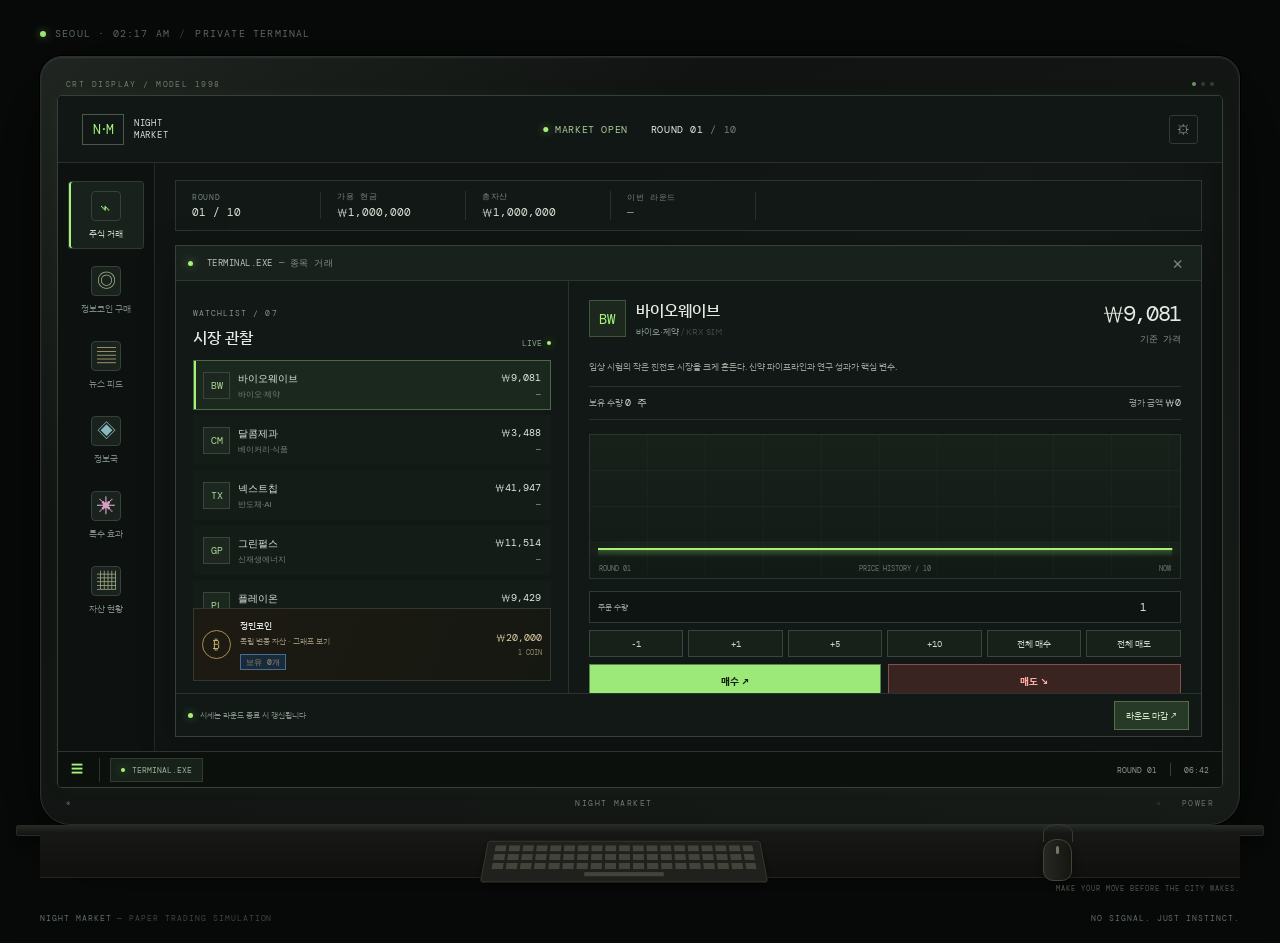
==== commit 667da2f1: "주식 시뮬레이터 1.2.0" ====
--- a/frontend - stock simulator/index.html
+++ b/frontend - stock simulator/index.html
@@ -16,7 +16,7 @@
   <main class="scene">
     <div class="room-label"><span class="live-dot"></span> SEOUL · 02:17 AM <span class="room-divider">/</span> PRIVATE TERMINAL</div>
     <section class="monitor-shell" aria-label="Night Market 투자 시뮬레이터">
-      <div class="monitor-top"><span class="monitor-brand">N<span>·</span>M</span><span>CRT DISPLAY / MODEL 1998</span><span class="monitor-lights"><i></i><i></i><i></i></span></div>
+      <div class="monitor-top"><span>CRT DISPLAY / MODEL 1998</span><span class="monitor-lights"><i></i><i></i><i></i></span></div>
       <div class="monitor-screen">
         <div class="screen-reflection"></div>
         <header class="topbar">
@@ -43,7 +43,7 @@
             <section class="window" id="trade-window">
               <div class="window-title"><span><i class="title-led"></i> TERMINAL.EXE <span class="window-subtitle">— 종목 거래</span></span><button class="window-close" data-close="trade" aria-label="창 닫기">×</button></div>
               <div class="window-body trade-layout">
-                <div class="company-panel"><div class="section-heading"><div><span class="eyebrow">WATCHLIST / 07</span><h1>시장 관찰</h1></div><span class="market-clock">LIVE <i></i></span></div><div class="company-list" id="company-list"></div><div class="coin-card" data-open="coin"><div class="coin-emblem">₿</div><div class="coin-info"><strong>정민코인</strong><span>독립 변동 자산 · 그래프 보기</span></div><div class="coin-price"><b id="coin-price">₩20,000</b><small>1 COIN</small></div></div></div>
+                <div class="company-panel"><div class="section-heading"><div><span class="eyebrow">WATCHLIST / 07</span><h1>시장 관찰</h1></div><span class="market-clock">LIVE <i></i></span></div><div class="company-list" id="company-list"></div><div class="coin-card" data-open="coin"><div class="coin-emblem">₿</div><div class="coin-info"><strong>정민코인</strong><span>독립 변동 자산 · 그래프 보기</span><span id="coin-holding" class="holding-quantity coin-holding">보유 0개</span></div><div class="coin-price"><b id="coin-price">₩20,000</b><small>1 COIN</small></div></div></div>
                 <div class="detail-panel" id="stock-detail"></div>
               </div>
               <div class="window-footer"><span><i class="footer-led"></i> 시세는 라운드 종료 시 갱신됩니다</span><button class="end-round-button" id="end-round">라운드 마감 <span>↗</span></button></div>
@@ -51,7 +51,7 @@
             <div class="toast" id="toast" role="status" aria-live="polite"></div>
           </div>
         </div>
-        <footer class="taskbar"><div class="taskbar-start"><span class="start-mark">N<span>·</span>M</span><span>NIGHT MARKET</span></div><div class="taskbar-open"><span class="taskbar-led"></span> TERMINAL.EXE</div><div class="taskbar-right"><span id="taskbar-round">ROUND 01</span><span class="taskbar-sep"></span><span id="clock">02:17</span></div></footer>
+        <footer class="taskbar"><div class="taskbar-start"><span class="start-mark">&#9776;</span></div><div class="taskbar-open"><span class="taskbar-led"></span> TERMINAL.EXE</div><div class="taskbar-right"><span id="taskbar-round">ROUND 01</span><span class="taskbar-sep"></span><span id="clock">02:17</span></div></footer>
       </div>
       <div class="monitor-bottom"><span>◉</span><span>NIGHT MARKET</span><span class="monitor-control">◦ &nbsp; POWER</span></div>
     </section>
--- a/frontend - stock simulator/style.css
+++ b/frontend - stock simulator/style.css
@@ -1,3 +1,15 @@
 :root{color-scheme:dark;--bg:#080b0a;--screen:#101513;--panel:#121a17;--panel2:#17201c;--line:#26332d;--muted:#78877e;--text:#e4ebe4;--green:#a5f278;--green2:#70cb5a;--red:#ff7772;--amber:#e7c37a;--mono:'DM Mono',monospace;--sans:'IBM Plex Sans KR',sans-serif}*{box-sizing:border-box}body{margin:0;min-width:360px;min-height:100vh;background:#080a09;color:var(--text);font-family:var(--sans);overflow-x:hidden}.room-glow{position:fixed;width:1000px;height:600px;left:50%;top:5%;transform:translateX(-50%);background:radial-gradient(ellipse,rgba(42,87,58,.14),transparent 70%);pointer-events:none}.scene{position:relative;min-height:100vh;padding:27px 26px 20px;display:flex;flex-direction:column;align-items:center}.room-label,.room-foot{width:min(1200px,100%);font:10px var(--mono);letter-spacing:.12em;color:#647169}.room-label{display:flex;align-items:center;gap:9px;margin:0 0 16px}.live-dot,.market-status i,.market-clock i,.title-led,.footer-led,.taskbar-led{width:6px;height:6px;border-radius:50%;background:var(--green);box-shadow:0 0 9px #a5f27888;display:inline-block}.room-divider{color:#36423b}.monitor-shell{width:min(1200px,100%);padding:16px 16px 13px;border:1px solid #29312c;border-radius:22px 22px 30px 30px;background:linear-gradient(145deg,#202521,#101311 30%,#171b18);box-shadow:0 25px 90px #000b,0 0 0 1px #000, inset 0 1px 2px #ffffff18;position:relative}.monitor-screen{height:min(77vh,760px);min-height:620px;background:var(--screen);border:1px solid #344139;border-radius:5px;position:relative;overflow:hidden;display:flex;flex-direction:column;box-shadow:inset 0 0 35px #0007,0 0 18px #a5f2780b}.monitor-screen:after{content:"";position:absolute;inset:0;z-index:5;pointer-events:none;background:repeating-linear-gradient(0deg,#ffffff02 0 1px,transparent 1px 4px);opacity:.5}.screen-reflection{position:absolute;right:-10%;top:-25%;width:65%;height:110%;transform:rotate(19deg);background:linear-gradient(90deg,transparent,#ffffff04,transparent);pointer-events:none;z-index:1}.monitor-top,.monitor-bottom{height:22px;display:flex;align-items:center;justify-content:space-between;color:#737a73;font:8px var(--mono);letter-spacing:.18em;padding:0 9px}.monitor-brand{font-size:13px;font-weight:500;color:#b8beb8}.monitor-brand span,.brand-mark span,.start-mark span{color:var(--green)}.monitor-lights{display:flex;gap:5px}.monitor-lights i{width:4px;height:4px;border-radius:50%;background:#343a35}.monitor-lights i:first-child{background:#6b9865}.topbar{height:67px;border-bottom:1px solid var(--line);display:flex;justify-content:space-between;align-items:center;padding:0 24px;position:relative;z-index:2;background:#111714}.wordmark{display:flex;align-items:center;gap:10px;text-decoration:none;color:#d8dfd8;font:9px var(--mono);letter-spacing:.08em;line-height:1.35}.brand-mark{width:31px;height:31px;display:grid;place-items:center;border:1px solid #48594b;color:var(--green);font:13px var(--mono)}.top-center{position:absolute;left:50%;transform:translateX(-50%);display:flex;align-items:center;gap:23px;font:10px var(--mono);color:#9aa69e;letter-spacing:.06em}.market-status{display:flex;align-items:center;gap:7px;color:#a8c99d}.market-status i{width:5px;height:5px}.top-center #round-label{color:#e4ebe4}.top-center #round-label b{color:#718078;font-weight:400}.icon-button{background:transparent;color:#88948b;border:1px solid #303b34;width:29px;height:29px;border-radius:3px;cursor:pointer}.icon-button:hover{color:var(--green);border-color:#627b60}.workspace{height:calc(100% - 103px);display:flex;position:relative;z-index:2}.desktop-rail{width:97px;flex:0 0 97px;background:#0d1210;border-right:1px solid #202b24;padding:18px 10px;display:flex;flex-direction:column;gap:7px}.desktop-icon{border:1px solid transparent;background:transparent;color:#79877d;display:flex;flex-direction:column;align-items:center;gap:6px;padding:9px 3px 8px;border-radius:3px;font:9px var(--sans);cursor:pointer;transition:.16s}.desktop-icon:hover,.desktop-icon.active{background:#18211b;border-color:#2b3d2e;color:#c3d4c2}.desktop-icon.active{box-shadow:inset 2px 0 var(--green)}.app-icon{display:grid;place-items:center;width:30px;height:30px;border:1px solid #344238;border-radius:4px;font:19px var(--mono);color:var(--green);background:#19221c}.news-icon{color:#c3b17e}.intel-icon{color:#89b9be}.effect-icon{color:#d5a0c2}.asset-icon{color:#a8b28a}.app-area{flex:1;min-width:0;padding:17px 20px 14px;display:flex;flex-direction:column}.status-strip{height:51px;flex:0 0 51px;display:flex;align-items:center;gap:0;border:1px solid #29352e;background:#111815;margin-bottom:14px}.status-strip>span{min-width:145px;padding:0 16px;display:flex;flex-direction:column;gap:3px;border-right:1px solid #26312a}.status-strip small{font:8px var(--mono);color:#77857b;letter-spacing:.08em}.status-strip b{font:11px var(--mono);font-weight:400;color:#dce6dc}.strip-change b{color:var(--muted)}.window{flex:1;min-height:0;border:1px solid #354238;background:#111815;display:flex;flex-direction:column;box-shadow:0 10px 35px #0004}.window-title{height:35px;flex:0 0 35px;background:#19211c;border-bottom:1px solid #2b372f;padding:0 12px;display:flex;align-items:center;justify-content:space-between;color:#b7c2b8;font:9px var(--mono);letter-spacing:.06em}.title-led{width:5px;height:5px;margin-right:8px}.window-subtitle{color:#859188}.window-close{background:none;border:0;color:#7e8980;font:19px var(--sans);line-height:1;cursor:pointer}.window-close:hover,.modal-x:hover{color:var(--red)}.window-body{flex:1;min-height:0}.trade-layout{display:grid;grid-template-columns: minmax(255px, .82fr) minmax(380px,1.32fr)}.company-panel{padding:18px 17px 12px;border-right:1px solid #28332c;display:flex;flex-direction:column;min-height:0}.section-heading{display:flex;justify-content:space-between;align-items:flex-end;margin-bottom:12px}.eyebrow{font:8px var(--mono);color:#829184;letter-spacing:.13em}.section-heading h1{font-size:16px;margin:5px 0 0;font-weight:500}.market-clock{display:flex;align-items:center;gap:5px;color:#87a987;font:8px var(--mono)}.market-clock i{width:4px;height:4px}.company-list{display:flex;flex-direction:column;gap:5px;overflow-y:auto;scrollbar-width:thin;scrollbar-color:#344238 transparent}.company-row{width:100%;border:1px solid transparent;background:#141c17;color:inherit;text-align:left;padding:9px 9px;display:grid;grid-template-columns:27px 1fr auto;align-items:center;gap:8px;cursor:pointer;transition:.15s}.company-row:hover{background:#19231c;border-color:#334437}.company-row.selected{background:#1b281e;border-color:#4a6945;box-shadow:inset 2px 0 var(--green)}.company-symbol{height:27px;width:27px;display:grid;place-items:center;border:1px solid #37483a;color:#a9d693;background:#1c281f;font:10px var(--mono)}.company-name{font-size:10px;font-weight:500;color:#dce4dc}.company-sector{display:block;margin-top:3px;color:#758279;font-size:8px}.company-quote{text-align:right}.company-quote strong{display:block;font:10px var(--mono);font-weight:400}.company-quote small{font:8px var(--mono)}.up{color:var(--green)!important}.down{color:var(--red)!important}.flat{color:#8a958d!important}.coin-card{margin-top:auto;padding:10px 8px;border:1px solid #34372d;background:linear-gradient(110deg,#1d1a12,#151811);display:flex;align-items:center;gap:9px}.coin-emblem{width:29px;height:29px;border-radius:50%;border:1px solid #ab8e4f;color:#e0c277;display:grid;place-items:center;font:14px var(--mono)}.coin-info{display:flex;flex-direction:column;gap:3px;flex:1}.coin-info strong{font-size:9px;font-weight:500}.coin-info span{font-size:8px;color:#91886f}.coin-price{text-align:right}.coin-price b{font:10px var(--mono);display:block;color:#e1d1a4}.coin-price small{font:7px var(--mono);color:#978d72;display:block;margin-top:3px}.detail-panel{padding:18px 20px;overflow-y:auto;scrollbar-width:thin;scrollbar-color:#344238 transparent}.stock-heading{display:flex;justify-content:space-between;align-items:flex-start}.stock-id{display:flex;gap:10px;align-items:center}.stock-large-symbol{width:37px;height:37px;border:1px solid #41543f;background:#1c281e;color:var(--green);display:grid;place-items:center;font:14px var(--mono)}.stock-name{font-size:16px;font-weight:500}.stock-sector{font-size:9px;color:#829087;margin-top:4px}.stock-price-block{text-align:right}.stock-price{font:22px var(--mono);letter-spacing:-.06em}.stock-delta{font:9px var(--mono);margin-top:4px}.company-blurb{font-size:9px;line-height:1.7;color:#94a096;margin:13px 0 12px}.holding-line{display:flex;justify-content:space-between;padding:9px 0;border-top:1px solid #26312a;border-bottom:1px solid #26312a;font-size:9px;color:#8c9990}.holding-line strong{font:10px var(--mono);color:#d6e0d7;font-weight:400}.chart-box{height:145px;position:relative;margin:14px 0 12px;background:linear-gradient(180deg,#17211a,#121a16);border:1px solid #28372d;overflow:hidden}.chart-grid{position:absolute;inset:0;background:repeating-linear-gradient(0deg,transparent 0 35px,#ffffff09 35px 36px),repeating-linear-gradient(90deg,transparent 0 57px,#ffffff06 57px 58px)}.chart-svg{position:absolute;inset:8px 8px 21px;width:calc(100% - 16px);height:calc(100% - 29px);overflow:visible}.chart-area{fill:url(#areaFill)}.chart-path{fill:none;stroke:var(--green);stroke-width:2;vector-effect:non-scaling-stroke;filter:drop-shadow(0 0 4px #a5f27866)}.chart-path.negative{stroke:var(--red);filter:drop-shadow(0 0 4px #ff777266)}.chart-labels{position:absolute;left:9px;right:9px;bottom:5px;display:flex;justify-content:space-between;color:#69776d;font:7px var(--mono)}.trade-controls{display:grid;grid-template-columns:1fr 1fr;gap:7px}.quantity-control{grid-column:1/-1;display:flex;align-items:center;justify-content:space-between;height:32px;border:1px solid #2e3a32;background:#0e1411;padding:0 8px}.quantity-control label{font-size:8px;color:#87948b}.quantity-input-wrap{display:flex;align-items:center;gap:8px}.quantity-input-wrap button{border:0;background:none;color:#a1ada3;cursor:pointer;font-size:14px}.quantity-input-wrap input{width:43px;background:none;border:0;color:#e1e9e2;text-align:center;font:11px var(--mono);outline:none}.trade-button,.secondary-button{height:34px;border:1px solid #58844e;background:#9ce878;color:#10200f;font:10px var(--sans);font-weight:700;cursor:pointer;transition:.15s}.trade-button:hover{background:#b7f492;box-shadow:0 0 14px #a5f27835}.trade-button.sell{border-color:#854d4b;background:#3a2422;color:#ffaaa3}.trade-button.sell:hover{background:#512b29}.secondary-button{background:#19221c;border-color:#3c5140;color:#c9d8cb}.window-footer{height:43px;flex:0 0 43px;border-top:1px solid #28332c;padding:0 12px;display:flex;align-items:center;justify-content:space-between;color:#7e8b81;font-size:8px}.window-footer>span{display:flex;align-items:center;gap:7px}.footer-led{width:5px;height:5px}.end-round-button{border:1px solid #527047;background:#263a27;color:#d2ebc5;padding:7px 11px;font:9px var(--sans);cursor:pointer}.end-round-button:hover{background:#324b31}.end-round-button span{font:12px var(--mono);margin-left:6px}.taskbar{height:36px;background:#0b100d;border-top:1px solid #2b372e;display:flex;align-items:center;padding:0 13px;position:relative;z-index:2}.taskbar-start{height:24px;display:flex;align-items:center;gap:8px;padding-right:15px;border-right:1px solid #2a342d;color:#aeb9af;font:8px var(--mono);letter-spacing:.08em}.start-mark{font-size:12px;color:#dfe7df}.taskbar-open{margin-left:10px;padding:6px 10px;background:#17211a;border:1px solid #2c3d30;color:#9eb29c;font:8px var(--mono);display:flex;align-items:center;gap:7px}.taskbar-led{width:4px;height:4px}.taskbar-right{margin-left:auto;display:flex;align-items:center;gap:13px;color:#8e9b91;font:8px var(--mono)}.taskbar-sep{width:1px;height:13px;background:#344037}.monitor-bottom{height:23px;padding-top:7px}.monitor-bottom>span:first-child{font-size:8px;color:#657167}.monitor-control{color:#657167}.desk{width:min(1200px,100%);height:83px;position:relative;margin-top:0}.desk:before{content:"";position:absolute;left:-2%;right:-2%;height:9px;top:0;background:linear-gradient(#252823,#111311);border:1px solid #282a25;border-radius:2px;box-shadow:0 8px 15px #0008}.desk-line{position:absolute;left:0;right:0;top:9px;height:44px;background:linear-gradient(180deg,#171815,#10110f);border-bottom:1px solid #24251f}.keyboard{position:absolute;left:37%;top:15px;width:280px;height:42px;transform:perspective(90px) rotateX(7deg);padding:4px 8px;background:#20211d;border:1px solid #36372f;border-radius:3px;box-shadow:0 4px 10px #0008}.key-row{height:6px;margin-bottom:3px;background:repeating-linear-gradient(90deg,#42443c 0 11px,transparent 11px 14px)}.spacebar{width:78px;height:4px;margin:auto;background:#42443c}.mouse{position:absolute;right:14%;top:14px;width:29px;height:42px;border:1px solid #43433a;border-radius:13px 13px 10px 10px;background:linear-gradient(90deg,#262721,#151612);box-shadow:0 4px 8px #0007}.mouse-wheel{width:3px;height:8px;background:#777665;border-radius:3px;margin:6px auto}.mouse-wire{position:absolute;left:50%;top:-16px;width:30px;height:18px;border:1px solid #393a32;border-bottom:0;border-radius:50% 50% 0 0;transform:translateX(-50%)}.desk-caption{position:absolute;right:0;top:59px;color:#50564c;font:7px var(--mono);letter-spacing:.14em}.room-foot{display:flex;justify-content:space-between;margin-top:auto;padding-top:5px;font-size:8px}.muted{color:#40483f}.toast{position:fixed;left:50%;bottom:38px;transform:translate(-50%,15px);padding:10px 15px;background:#1d2b20;border:1px solid #466142;color:#d8efd1;font-size:10px;opacity:0;pointer-events:none;transition:.25s;z-index:20;box-shadow:0 8px 25px #0008}.toast.show{opacity:1;transform:translate(-50%,0)}.modal-backdrop{position:fixed;inset:0;background:#030605c9;backdrop-filter:blur(5px);z-index:30;display:grid;place-items:center;padding:20px;animation:fadein .18s}.modal-backdrop.hidden{display:none}.modal{width:min(520px,100%);max-height:85vh;overflow:auto;border:1px solid #435348;background:#111915;box-shadow:0 20px 80px #000c}.modal-titlebar{height:39px;background:#1b251e;border-bottom:1px solid #334238;padding:0 13px;display:flex;align-items:center;justify-content:space-between;color:#a9baaa;font:9px var(--mono);letter-spacing:.1em}.modal-x{border:0;background:none;color:#859187;font-size:20px;cursor:pointer}.modal-content{padding:20px}.modal h2{font-size:19px;font-weight:500;margin:0 0 8px}.modal p{font-size:10px;color:#95a196;line-height:1.8}.modal-actions{padding:12px 20px 18px;display:flex;justify-content:flex-end;gap:8px}.modal-actions:empty{display:none}.modal-actions button{padding:9px 15px}.confirm-card{margin:16px 0;padding:12px;border:1px solid #2c3930;background:#151e18}.confirm-line{display:flex;justify-content:space-between;padding:5px 0;font-size:10px;color:#98a398}.confirm-line b{font:11px var(--mono);font-weight:400;color:#e0e9df}.feed-list{padding:0 20px 8px}.feed-item{padding:13px 0;border-bottom:1px solid #27322b}.feed-meta{font:8px var(--mono);color:#849382;display:flex;gap:9px}.feed-title{font-size:12px;margin:6px 0 4px}.feed-desc{font-size:9px;line-height:1.7;color:#99a49a}.tag{display:inline-block;padding:3px 5px;border:1px solid #3b493a;color:#afd49d;font:7px var(--mono);margin:2px}.info-card{margin:10px 20px;padding:12px;border:1px solid #303d33;background:#151e18}.info-card h3{font-size:11px;margin:0 0 5px}.info-card p{margin:4px 0}.tier-row{display:grid;grid-template-columns:1fr auto auto;gap:10px;align-items:center;border-top:1px solid #29352d;padding:10px 0;font-size:9px}.tier-row strong{font:10px var(--mono);color:#e7d28b}.tier-row button,.item-buy{border:1px solid #526c4b;background:#253526;color:#cde7c0;padding:7px 9px;font:9px var(--sans);cursor:pointer}.tier-row button:disabled,.item-buy:disabled{opacity:.4;cursor:not-allowed}.game-item{padding:13px 0;border-bottom:1px solid #28332b}.game-item-head{display:flex;justify-content:space-between;align-items:center}.game-item h3{margin:0;font-size:12px;font-weight:500}.game-item p{margin:6px 0;font-size:9px}.asset-table{width:calc(100% - 40px);margin:0 20px 17px;border-collapse:collapse;font-size:9px}.asset-table td,.asset-table th{padding:9px 5px;border-bottom:1px solid #2a352d;text-align:left}.asset-table th{font:8px var(--mono);color:#859286}.asset-table td:last-child,.asset-table th:last-child{text-align:right}.asset-total{display:flex;justify-content:space-between;margin:0 20px 18px;padding:13px;border:1px solid #3e533e;background:#19241a;font-size:10px}.asset-total b{font:13px var(--mono);color:var(--green)}.round-result{padding:18px 20px}.result-hero{padding:13px 0 16px;border-bottom:1px solid #2b372e}.result-hero h2{font-size:17px}.result-row{display:grid;grid-template-columns:1fr 110px 100px;gap:8px;padding:9px 0;border-bottom:1px solid #26312a;align-items:center;font-size:9px}.result-row .result-name{color:#cad4cb}.result-row span:nth-child(2){text-align:right;font:10px var(--mono)}.result-row span:nth-child(3){text-align:right;font:9px var(--mono)}.result-report{margin-top:15px;padding:12px;background:#171f19;border-left:2px solid var(--green);font-size:9px;line-height:1.8;color:#a9b4aa}.final-hero{text-align:center;padding:20px 20px 14px}.final-hero .rank{font:9px var(--mono);letter-spacing:.15em;color:#bacf9b}.final-hero .final-value{font:34px var(--mono);color:var(--green);margin:9px 0 3px}.final-hero .final-return{font:11px var(--mono)}.final-grid{display:grid;grid-template-columns:1fr 1fr;gap:7px;padding:0 20px 16px}.final-stat{padding:10px;border:1px solid #2c3930;background:#151d18}.final-stat span{display:block;font-size:8px;color:#829084;margin-bottom:6px}.final-stat b{font:11px var(--mono);font-weight:400}.ticker{overflow:hidden;white-space:nowrap;border-bottom:1px solid #28332b;background:#101612;padding:7px 0;font:8px var(--mono);color:#7d8b80}.ticker span{margin:0 20px}.ticker b{color:#d0dacf;font-weight:400}.toast{font-family:var(--sans)}@keyframes fadein{from{opacity:0}to{opacity:1}}@media(max-width:800px){.scene{padding:15px 10px}.monitor-shell{padding:8px;border-radius:13px 13px 18px 18px}.monitor-screen{min-height:650px;height:82vh}.topbar{padding:0 12px}.top-center{gap:10px;font-size:8px}.workspace{height:calc(100% - 103px)}.desktop-rail{width:62px;flex-basis:62px;padding:12px 4px}.desktop-icon{font-size:7px}.app-icon{width:26px;height:26px}.app-area{padding:10px 9px}.status-strip>span{min-width:0;flex:1;padding:0 7px}.status-strip small{font-size:7px}.status-strip b{font-size:9px}.trade-layout{grid-template-columns:minmax(205px,.8fr) minmax(290px,1.2fr)}.company-panel{padding:13px 9px}.detail-panel{padding:13px 11px}.desk{height:54px}.keyboard{left:28%;width:210px;height:33px}.key-row{height:4px;margin-bottom:3px}.mouse{right:8%;height:34px;width:24px}.desk-caption{font-size:6px}.room-foot{font-size:6px}}@media(max-width:600px){body{min-width:360px}.scene{padding:9px 5px}.room-label{padding-left:5px;font-size:8px}.monitor-shell{padding:5px;border-radius:10px}.monitor-top,.monitor-bottom{height:17px;font-size:7px}.monitor-screen{min-height:720px;height:calc(100vh - 105px)}.topbar{height:55px;flex:0 0 55px;padding:0 9px}.brand-mark{width:27px;height:27px}.wordmark{font-size:7px}.top-center{position:static;transform:none;flex-direction:column;align-items:flex-start;gap:4px;font-size:8px}.settings-button{width:25px;height:25px}.workspace{height:calc(100% - 91px)}.desktop-rail{width:48px;flex-basis:48px;padding:9px 2px;gap:3px}.desktop-icon{padding:7px 0;font-size:6px;gap:4px}.app-icon{width:23px;height:23px;font-size:16px}.app-area{padding:8px 6px}.status-strip{height:43px;flex-basis:43px;margin-bottom:8px}.status-strip>span{padding:0 5px;gap:2px}.status-strip small{font-size:6px}.status-strip b{font-size:8px;letter-spacing:-.04em}.window-title{height:30px;flex-basis:30px;padding:0 8px;font-size:8px}.trade-layout{grid-template-columns:1fr;grid-template-rows:minmax(0,1fr) minmax(300px,1.12fr);overflow:auto}.company-panel{border-right:0;border-bottom:1px solid #28332c;padding:10px 8px}.section-heading{margin-bottom:7px}.section-heading h1{font-size:13px}.company-list{display:grid;grid-template-columns:1fr 1fr;gap:4px}.company-row{padding:6px 5px;grid-template-columns:22px 1fr auto;gap:4px}.company-symbol{width:21px;height:21px;font-size:8px}.company-name{font-size:8px}.company-sector{font-size:6px}.company-quote strong{font-size:8px}.company-quote small{font-size:6px}.coin-card{padding:6px;margin-top:7px}.coin-emblem{width:23px;height:23px;font-size:11px}.coin-info strong,.coin-price b{font-size:8px}.coin-info span,.coin-price small{font-size:6px}.detail-panel{padding:11px 9px}.stock-name{font-size:14px}.stock-price{font-size:19px}.company-blurb{margin:8px 0}.chart-box{height:110px;margin:9px 0}.window-footer{height:39px;flex-basis:39px;padding:0 7px;font-size:7px}.end-round-button{padding:6px 8px;font-size:8px}.taskbar{height:32px;padding:0 7px}.taskbar-start{font-size:7px;gap:5px;padding-right:7px}.taskbar-open{margin-left:6px;padding:5px;font-size:7px}.taskbar-right{font-size:7px;gap:7px}.desk{height:35px}.desk:before{height:5px}.desk-line{top:5px;height:23px}.keyboard{top:9px;width:125px;height:23px;left:27%;padding:3px 5px}.key-row{height:3px;margin-bottom:2px;background:repeating-linear-gradient(90deg,#42443c 0 7px,transparent 7px 9px)}.spacebar{height:3px}.mouse{top:8px;right:7%;height:23px;width:17px}.mouse-wheel{height:5px;margin:4px auto}.mouse-wire{top:-9px;height:11px;width:20px}.desk-caption{top:29px;font-size:5px}.room-foot{padding-top:2px}.modal{max-height:88vh}.result-row{grid-template-columns:1fr 85px 80px;font-size:8px}.final-hero .final-value{font-size:27px}}
 
 .quantity-buttons{grid-column:1/-1;display:flex;gap:5px}.quantity-buttons button{flex:1;min-height:27px;border:1px solid #35463a;background:#17211a;color:#c9d8cb;font:9px var(--sans);cursor:pointer}.quantity-buttons button:hover{border-color:#88b875;color:var(--green)}#info-quantity{width:78px;background:#0e1411;border:1px solid #2e3a32;color:#e1e9e2;text-align:center;font:11px var(--mono);padding:6px}.feed-list{max-height:56vh;overflow:auto}.desktop-rail{overflow-y:auto}
+.breaking-news{padding:30px 32px 25px;background:radial-gradient(ellipse at 50% 0%,#60332955,transparent 65%),linear-gradient(150deg,#1b211b,#101613);min-height:340px;display:flex;flex-direction:column;justify-content:center;border:1px solid #614539}.breaking-label{font:10px var(--mono);letter-spacing:.14em;color:#ff9a79}.breaking-news h2{font-size:clamp(22px,4vw,32px);line-height:1.35;margin:19px 0 13px;color:#f1eee3;font-weight:600}.breaking-news p{font-size:13px;line-height:1.9;color:#c4c9bd;margin:0 0 22px}.breaking-meta{display:flex;gap:12px;align-items:center;border-top:1px solid #ffffff17;padding-top:14px;font-size:10px;color:#8b978c}.breaking-meta b{color:#d8dfcf;font-weight:500}.breaking-impact{align-self:flex-start;margin-top:12px;padding:6px 9px;border:1px solid #775841;color:#e6c08d;font-size:10px}.breaking-progress{display:flex;gap:5px;margin-top:23px}.breaking-progress i{height:3px;flex:1;background:#374038}.breaking-progress i.active{background:#ff9a79}
+/* Follow-up visual refinements */
+.breaking-news{background:radial-gradient(ellipse at 50% 0%,#173c6659,transparent 68%),linear-gradient(150deg,#152536,#101822);border-color:#385d82}.breaking-label{color:#76baff}.breaking-meta{border-color:#ffffff20}.breaking-meta b{color:#d8e9fb}.breaking-impact{border-color:#426b94;color:#9bcaff}.breaking-progress i.active{background:#63aef5}.holding-quantity{display:block;width:max-content;margin-top:4px;padding:2px 5px;border:1px solid #426c93;background:#15283a;color:#9bcaff;font:9px var(--mono);font-weight:500;line-height:1.3}.coin-holding{font-size:9px;color:#a8d5ff;border-color:#466d91;background:#192a3a}
+
+/* Single horizontal green NM identity in the top bar */
+.brand-mark{width:42px;height:31px;white-space:nowrap;letter-spacing:-.08em;color:var(--green)}.brand-mark span{color:var(--green)}.start-mark{color:var(--green)}
+
+.brand-mark{display:flex;align-items:center;justify-content:center;white-space:nowrap;flex-wrap:nowrap;overflow:visible;line-height:1;letter-spacing:-.08em;color:var(--green)}.brand-mark span{display:inline;color:var(--green);flex:none}
+
+.modal-actions button:disabled{opacity:.4;cursor:not-allowed}
+
+.hint-tier-1{color:#8fe28e}.hint-tier-2{color:#75baff}.hint-tier-3{color:#ff7777}.hint-tier-text{font-weight:600}
